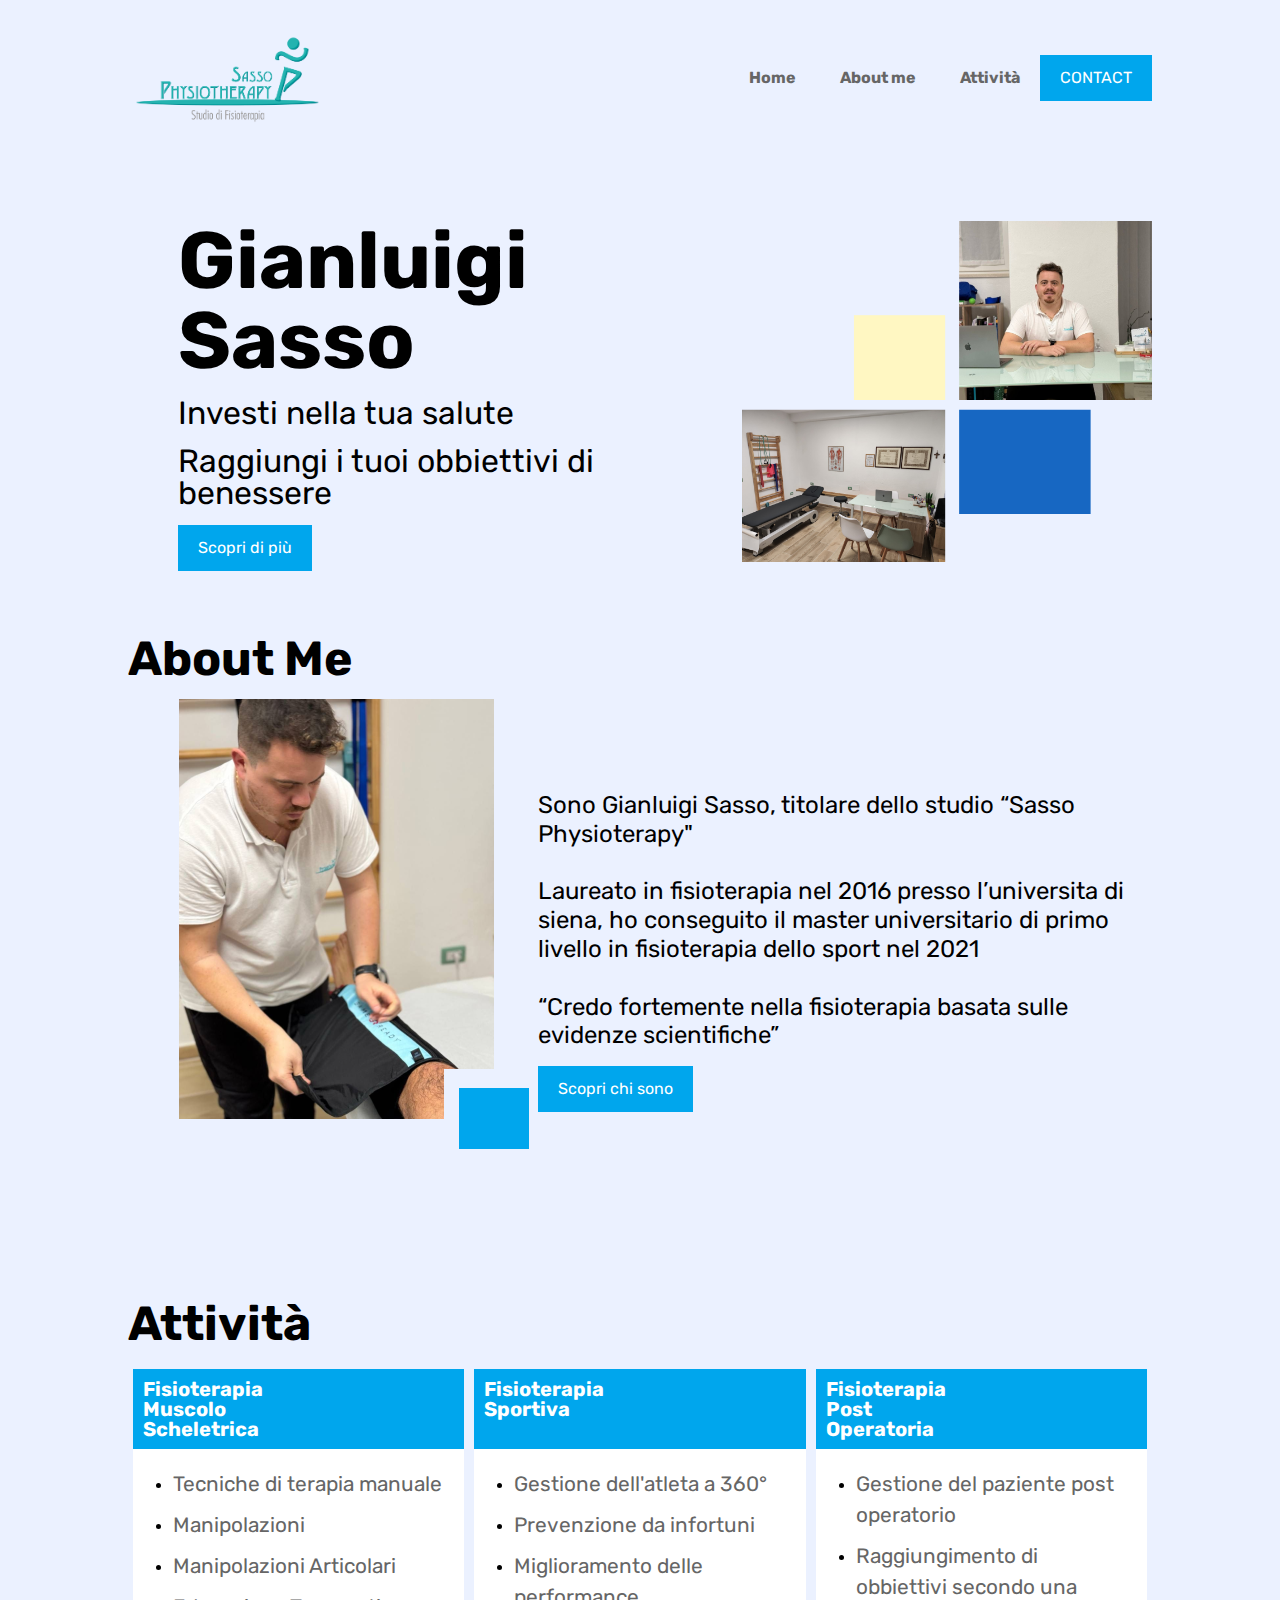
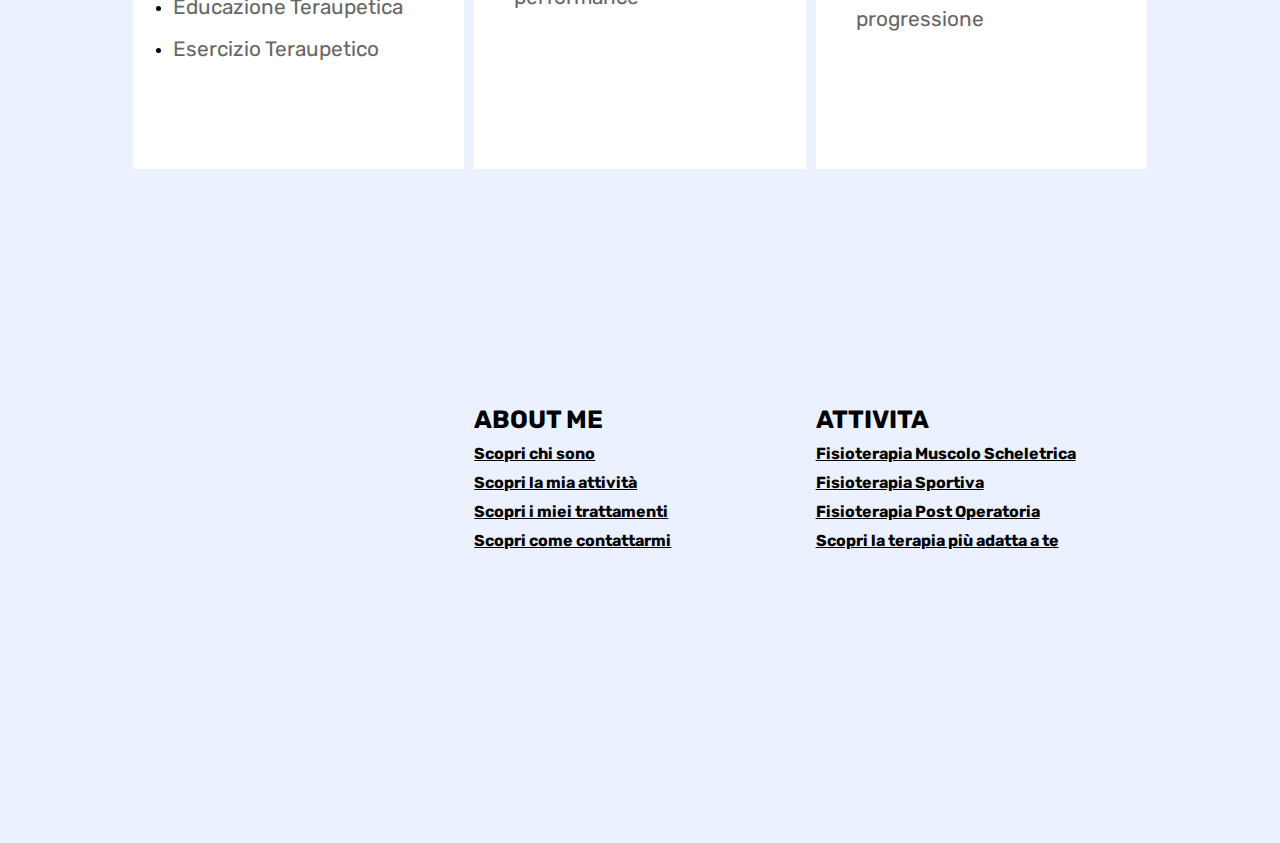
==== index.html @ 6406d380 "progetto giangi" ====
<!DOCTYPE html>
<html lang="en">
<head>
  <meta charset="UTF-8">
  <meta name="viewport" content="width=device-width, initial-scale=1.0">
  <meta http-equiv="X-UA-Compatible" content="ie=edge">
  
  <title>HOMEPAGE</title>
  <link href="https://fonts.googleapis.com/css2?family=Rubik:wght@400;700&display=swap" rel="stylesheet">
  <link rel="stylesheet" href="stili/style.css">
  <script src="script/app.js" defer></script>
  <script src="https://cdnjs.cloudflare.com/ajax/libs/gsap/3.12.5/gsap.min.js"></script>
  
  
</head>

<body>

  <div class="container">
 <header class="header">

  <img src="img/cropped-logo.png" alt="logo" class="logo">
  <nav class="menu">
      <ul>
        <li><a href="#">Home</a></li>
        <li><a href="./html/aboutme.html">About me</a></li>
        <li><a href="#">Attività</a></li>
      </ul>
  </nav>
        <a href="#" class="button">CONTACT</a>

        <div class="hamburger">
              <span></span>
              <span></span>
        </div>
</header>

 <div class="hero">
  <div class="hero__text">
      <h1>Gianluigi Sasso</h1>
      <p>Investi nella tua salute</p>
      <p>Raggiungi i tuoi obbiettivi di benessere</p>
      <a href="./html/aboutme.html" class="button">Scopri di più</a>
  </div>
     <div class="hero__image">
       <img src="img/gruppo 4.png" alt="Gianluigi Sasso" class="img-res">
     </div>
  </div>
    
  <h2 class="titoliSezioni">About Me</h2>
   <div class="grid reverse">
       <div class="col-40">
       
        <img src="img/aboutme.png" alt="">
       </div>
       <div class="col-60">
       
        <p>Sono Gianluigi Sasso, titolare dello studio “Sasso Physioterapy" <br> <br> Laureato in fisioterapia nel 2016 presso l’universita di siena, ho conseguito il master universitario di primo livello in fisioterapia dello sport nel 2021<br> <br>“Credo fortemente nella fisioterapia basata sulle evidenze scientifiche”</p>
        <a href="./html/aboutme.html"" class="button">Scopri chi sono</a>
    </div>

    </div>
    
    <h2 class="titoliSezioni">Attività</h2>
    <div class="grid">
      
         <div class="col-33">
              <div class="card">
                <div class="card__title">
                      <h3>Fisioterapia Muscolo Scheletrica</h3>
                </div>
                <div class="card__content">
                  <ul>
                   <li><a href="#">Tecniche di terapia manuale</a></li>
                   <li><a href="#">Manipolazioni</a></li>
                   <li><a href="#">Manipolazioni Articolari</a></li>
                   <li><a href="#">Educazione Teraupetica</a></li>
                   <li><a href="#">Esercizio Teraupetico</a></li>
                  </ul>
             
       </div>
                   
              </div>
         </div>
         <div class="col-33">
          <div class="card">
            <div class="card__title">
              <h3>Fisioterapia Sportiva</h3>
           </div>
           <div class="card__content">
            <ul>
             <li><a href="#">Gestione dell'atleta a 360° </a></li>
             <li><a href="#">Prevenzione da infortuni</a></li>
             <li><a href="#">Miglioramento delle performance</a></li>
            </ul>
       
 </div>
               
          </div>
     </div>
     <div class="col-33">
      <div class="card">
        <div class="card__title">
          <h3>Fisioterapia Post Operatoria</h3>
        </div>
          <div class="card__content">
               <ul>
                <li><a href="#">Gestione del paziente post operatorio</a></li>
                <li><a href="#">Raggiungimento di obbiettivi secondo una progressione</a></li>
               </ul>
          
    </div>
    </div>
    </div>
    </div>
  </div>

     <footer>
      <div class="grid">
        <div class="col-33">
          <iframe src="https://www.google.com/maps/embed?pb=!1m18!1m12!1m3!1d755.8130370066945!2d13.952662869596029!3d40.73447691442323!2m3!1f0!2f0!3f0!3m2!1i1024!2i768!4f13.1!3m3!1m2!1s0x49b17e20c5daa729%3A0x4ad3a66515c688f9!2sDr%20Gianluigi%20Sasso%20-%20Fisioterapista!5e0!3m2!1sit!2sit!4v1709025252282!5m2!1sit!2sit" max-width="100%"" height="400px" style="border:0;" allowfullscreen="" loading="lazy" referrerpolicy="no-referrer-when-downgrade"></iframe>
        </div>
          <div class="col-33 mt-1">
            <h4>ABOUT ME</h4>
             <ul>
              <li><a href="#">Scopri chi sono</a></li>
              <li><a href="#">Scopri la mia attività</a></li>
              <li><a href="#">Scopri i miei trattamenti</a></li>
              <li><a href="#">Scopri come contattarmi</a></li>
             </ul>
          </div>
          <div class="col-33 mt-1">
            <h4>ATTIVITA</h4>
            <ul>
              <li><a href="#">Fisioterapia Muscolo Scheletrica</a></li>
              <li><a href="#">Fisioterapia Sportiva</a></li>
              <li><a href="#">Fisioterapia Post Operatoria</a></li>
              <li><a href="#">Scopri la terapia più adatta a te</a></li>
             </ul>
           
          </div>  
          
       
      </div>
     </footer>

    


  


     

  <script src="https://widget.trustmary.com/ftjt9PT43"></script>
  <script>
  (function (w,d,s,o,r,js,fjs) {
    w[r]=w[r]||function() {(w[r].q = w[r].q || []).push(arguments)}
    w[r]('app', 'GBjXKIPW3S');
    if(d.getElementById(o)) return;
    js = d.createElement(s), fjs = d.getElementsByTagName(s)[0];
    js.id = o; js.src = 'https://embed.trustmary.com/embed.js';
    js.async = 1; fjs.parentNode.insertBefore(js, fjs);
  }
  (window, document, 'script', 'trustmary-embed', 'tmary'));
</script>
</body>
</html>
---- stili/style.css ----
/* Reset */ 
body, html{ font-family: 'Rubik', Arial, Helvetica, sans-serif; line-height: 1; font-size: 16px; box-sizing: border-box;margin: 0;padding: 0;}*,*:before,*:after{ box-sizing: border-box; }h1,h2,h3,h4,h5,h6, p, ol, ul{margin: 0 0 1rem 0;padding: 0;}ol,ul{padding-left: 20px;line-height: 1.5;}img{height: auto;}h1{font-size: 4rem;} h2{font-size: 3rem;} h3{font-size: 2rem;} h4{font-size: 1rem;} h5{font-size: 0.8rem;} h6{font-size: 0.6rem;}a{text-decoration:none}

body{background:#EBF1FF }



/*#region utilities*/

.img-res{height: auto;width: 100%;}
.grid{display: flex;padding: 0 10%;flex-wrap: wrap;margin-bottom: 10%;}
.col-25{width: 25%;padding: 10% 20px;}
.col-50{width: 50%;padding: 10% 20px;}
.col-40{width: 40%;}
.col-60{width: 60%;}
.col-33{width: 33.33%;padding: 10% 20px;}
.col-100{width: 100%;padding: 10% 20px;}
.mt-1{margin-top: 100px;}
.align-center{align-items: center;}
.bigFont{font-size:4rem}
.hamburger{display: none;}
.container{overflow: hidden;}
.titoliSezioni{padding-left: 10%;}


@media (max-width: 768px) {
    .col-25,
    .col-50,
    .col-40,
    .col-60,
    .col-33,
    .col-100{width: 100%;}
}

.button{
    
    background-color:#00A6ED;
    color: white;
    padding: 15px 20px;
    display:inline-block;
    border:none;
    
}
.button:hover{background-color:#37FF8B;}

.social ul{

    margin: 0;
    padding: 0px;
    list-style: none;
    
    
}

.social ul li{

    float: left;
    padding: 10px;
    font-size: 20px;

    
}

.social a{
    
    color: #EBF1FF;
    text-decoration: none;
    background-color: #00A6ED;
    padding: 13px;
    border-radius: 50px;
    transition: 1s;
}

.social a:hover{

    background-color: #37FF8B;
    transform: rotate(180deg);
}

/*#endregion utilities*/

/*#region Header*/
.header{

    display: flex;
    justify-content: space-between;
    align-items: center;
    padding: 30px 10% 30px 10%;
}

.logo{
    width: 200px;
    margin-right:auto;
    display: block;
    transition: all 0.5s cubic-bezier(.215, .61, .355, 1);;
    top: 0;
    left:0;
    
    

}

.menu ul{padding:0;margin: 0;}
.menu li{display: inline-block;}
.menu a{padding: 15px 20px;display: block;font-weight: bold;color:#666 ;}


/*#endregion Header*/

/*#region hero */

.hero{display: flex;padding:5% 10% ;}

.hero__text{width: 60%;padding:0px 50px;}
.hero__text h1{font-size: 5rem;}
.hero__text p{font-size:2rem}
.hero__image{width: 40%;opacity: 1;}

/*#endregion hero */

/*#region about me */

.col-60 p{font-size: 1.5rem;margin-top: 15%;line-height: 1.2;}
.col-40{padding-left: 5%;}

/*#endregion about me */

/*#region services*/
.card__title{padding: 10px;background-color: #00A6ED;color: #fff;height: 80px;}
.card__title h3{font-size:20px;width: 50%;}
.card__content{padding: 20px;}
.card__content li{margin-bottom: 10px;}
.card__content a{text-decoration: none; color:#666;font-size: 1.3rem;}
.card{

    background-color: #fff;
    height: 400px;
}

.col-33{padding: 5px;}

/*#endregion serviceses*/

/*#region footer*/

footer ul {

    list-style: none;
    margin: 0;
    padding: 0;
}

footer ul li{

    margin-bottom: 5px;
}

footer ul li a{
  
     color: #000;
     font-weight: bold;
     text-decoration: underline;

}

footer h4{

    font-size: 25px;
    margin-bottom: 10px;
    
}

/*#endregion footer*/



/*#region media786px*/

@media (max-width: 768px) {
  
      .header{padding-left:20px;padding-right:60px;position:relative;background: #fff;}
      .logo{width: 130px;}
      .menu{position: absolute;top: 105px;right:-100%;width:100%;height:100vh;background: #fff;transition: all 0.5s cubic-bezier(.215, .61, .355, 1);}
      .menu li{width: 100%; text-align: center;}
      .button{padding:10px 15px}
      .hero{flex-wrap: wrap;}
      .hero__text,
      .hero__image{width: 100%;margin-bottom: 40px;}
      .hero__text h1{font-size: 2rem;padding-top: 10%;}
      .hero__text p{font-size: 1.2rem;}
      .card{margin-bottom:25px;height:auto}
      .reverse{flex-direction: column-reverse;}
      .col-60{margin-bottom: 40px;}
      .col-60 p{margin-top: 0px;}
      .col-40{padding-left: 0%;}
      .col-40 img{max-width: 100%;}
      .hamburger{display: block; width: 30px;height: 25px;position: absolute;top: 55px;right: 20px;cursor: pointer;}
      .hamburger span{
          
        display: block;
        top: 8px;
        position: absolute;
        width: 30px;
        background: #000;
        height: 3px;
        cursor: pointer;

      }

      .hamburger :nth-child(1){margin-top: -7px;}
      .hamburger :nth-child(2){margin-top: 7px;}

      .open .menu{right:0}

      footer{text-align: center;}
      footer img{width: 100%;
      }
      

}

/*#endregion media768px*/
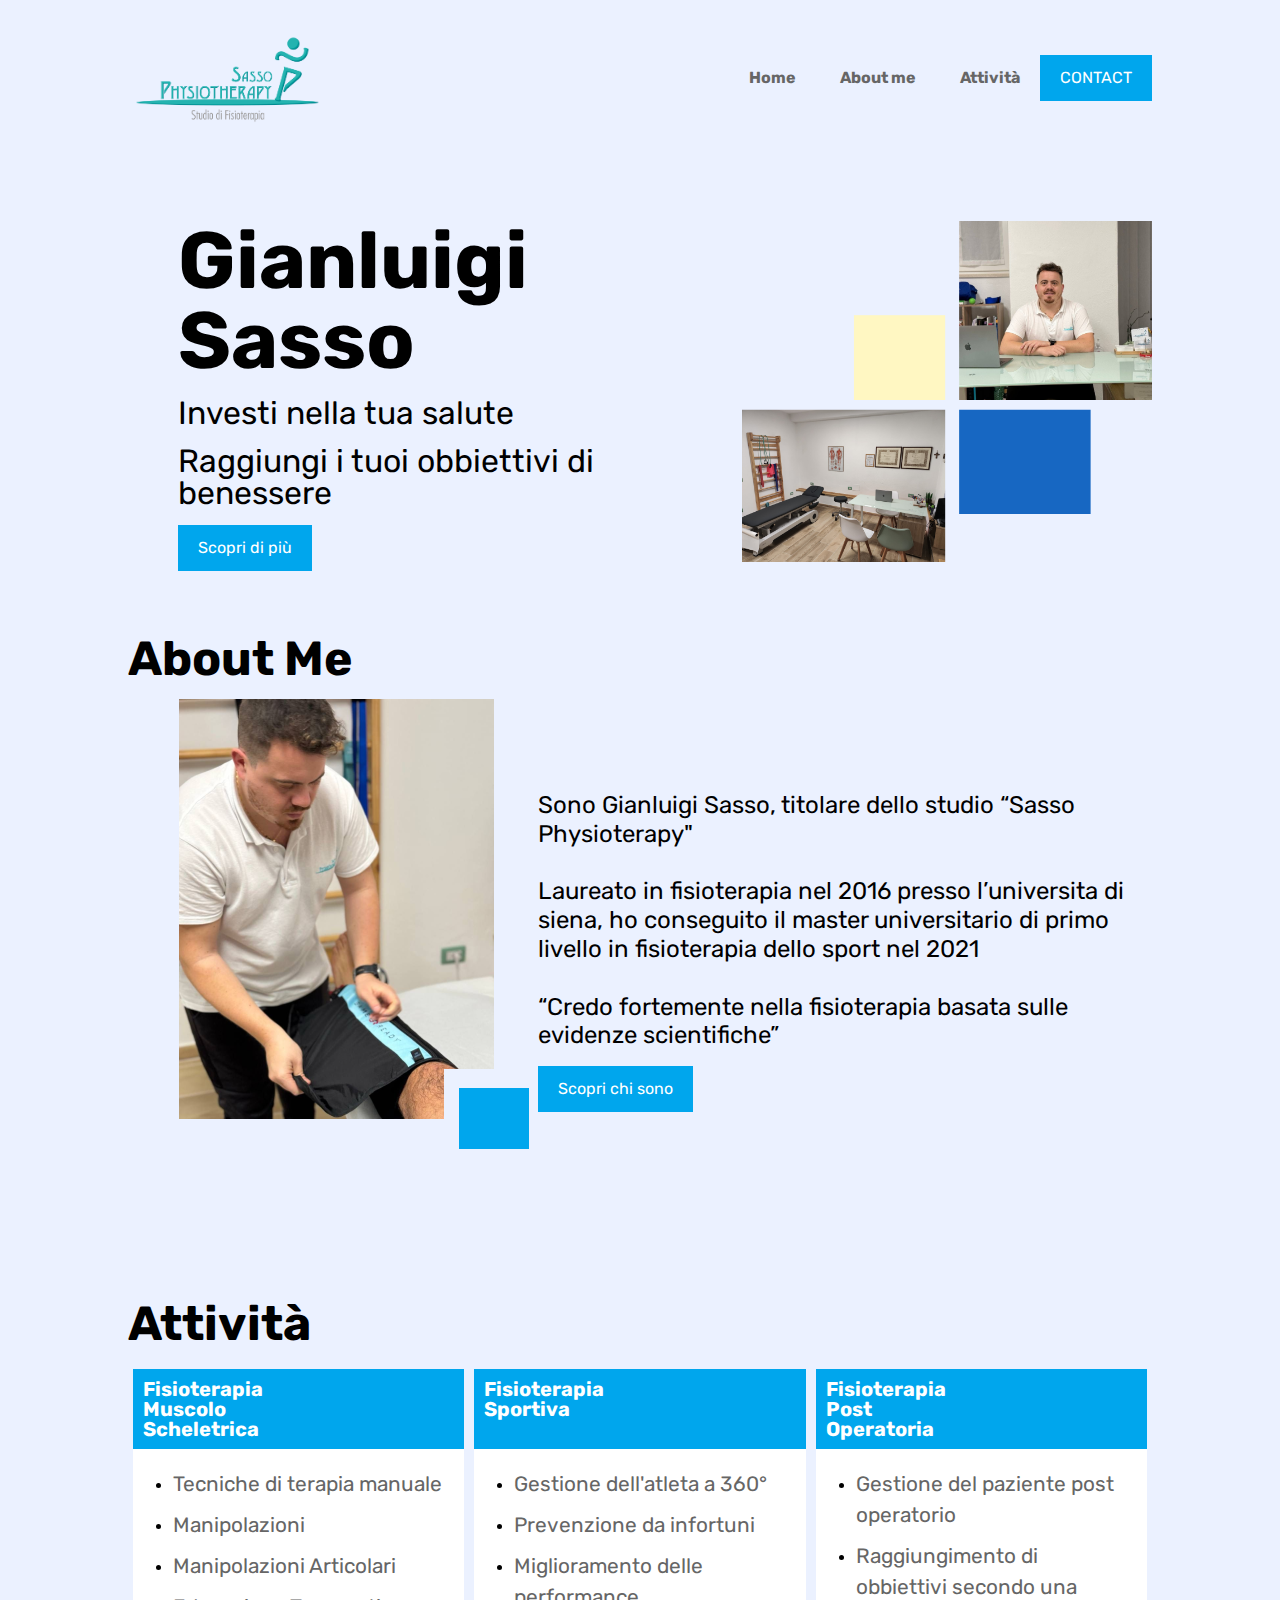
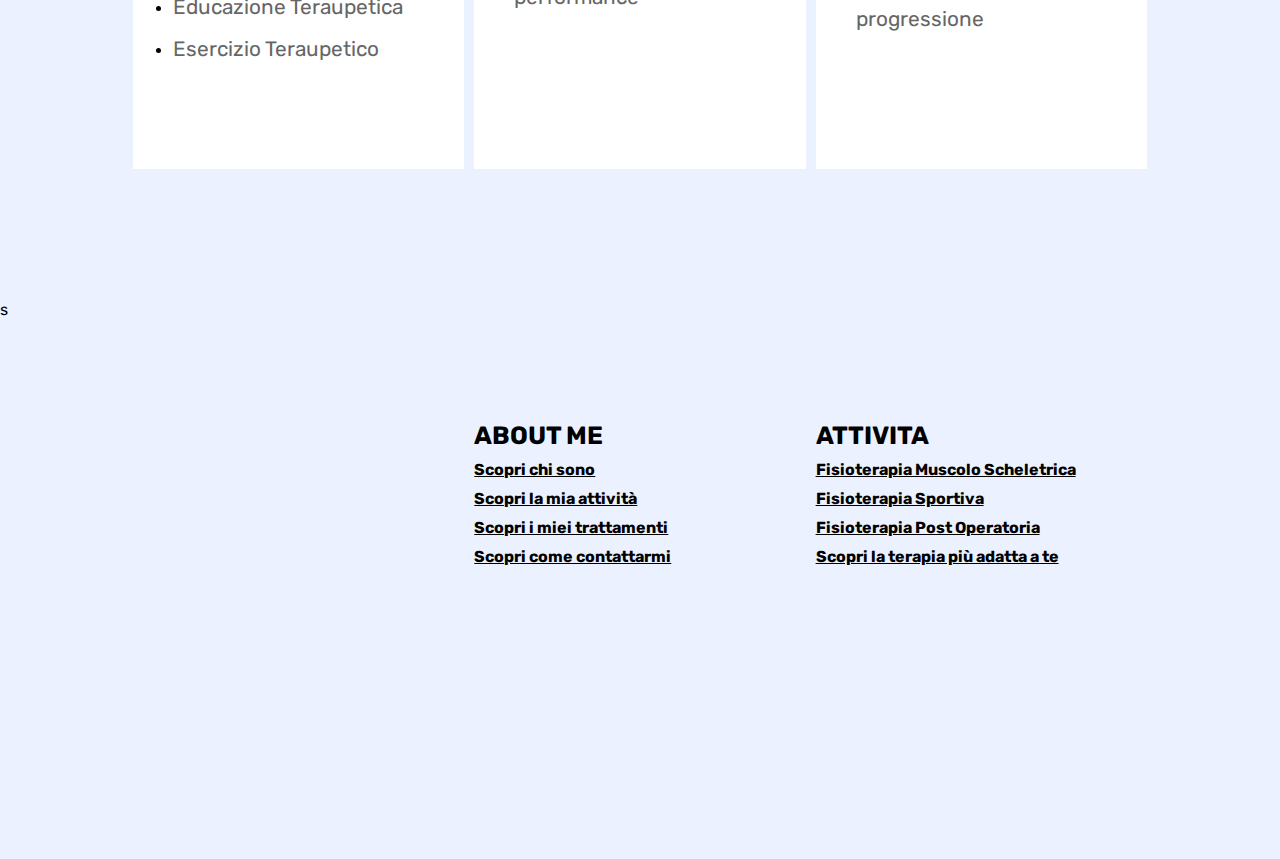
==== commit 8748c172: "modifica" ====
--- a/index.html
+++ b/index.html
@@ -115,6 +115,19 @@
     </div>
   </div>
 
+  <script src="https://widget.trustmary.com/ftjt9PT43"></script>
+  <script>
+  (function (w,d,s,o,r,js,fjs) {
+    w[r]=w[r]||function() {(w[r].q = w[r].q || []).push(arguments)}
+    w[r]('app', 'GBjXKIPW3S');
+    if(d.getElementById(o)) return;
+    js = d.createElement(s), fjs = d.getElementsByTagName(s)[0];
+    js.id = o; js.src = 'https://embed.trustmary.com/embed.js';
+    js.async = 1; fjs.parentNode.insertBefore(js, fjs);
+  }
+  (window, document, 'script', 'trustmary-embed', 'tmary'));
+</script>s
+
      <footer>
       <div class="grid">
         <div class="col-33">
@@ -152,17 +165,6 @@
 
      
 
-  <script src="https://widget.trustmary.com/ftjt9PT43"></script>
-  <script>
-  (function (w,d,s,o,r,js,fjs) {
-    w[r]=w[r]||function() {(w[r].q = w[r].q || []).push(arguments)}
-    w[r]('app', 'GBjXKIPW3S');
-    if(d.getElementById(o)) return;
-    js = d.createElement(s), fjs = d.getElementsByTagName(s)[0];
-    js.id = o; js.src = 'https://embed.trustmary.com/embed.js';
-    js.async = 1; fjs.parentNode.insertBefore(js, fjs);
-  }
-  (window, document, 'script', 'trustmary-embed', 'tmary'));
-</script>
+
 </body>
 </html>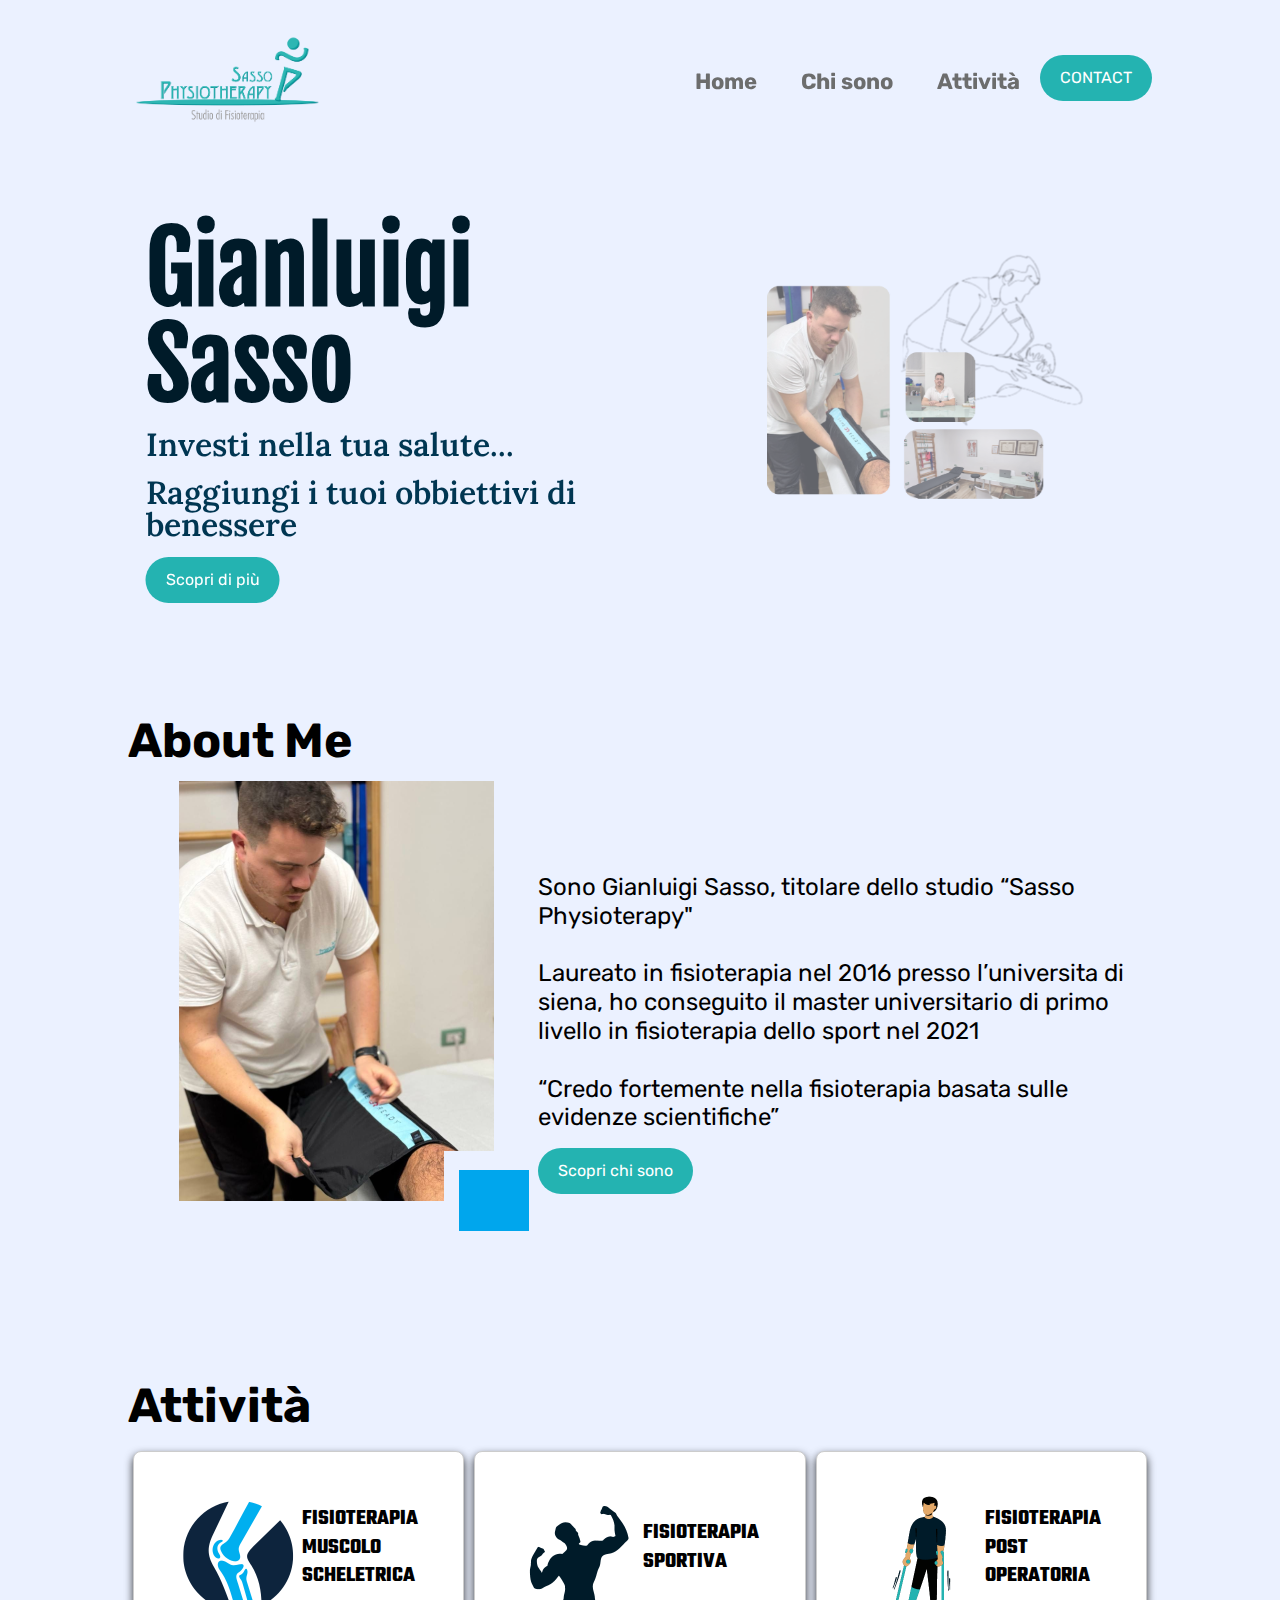
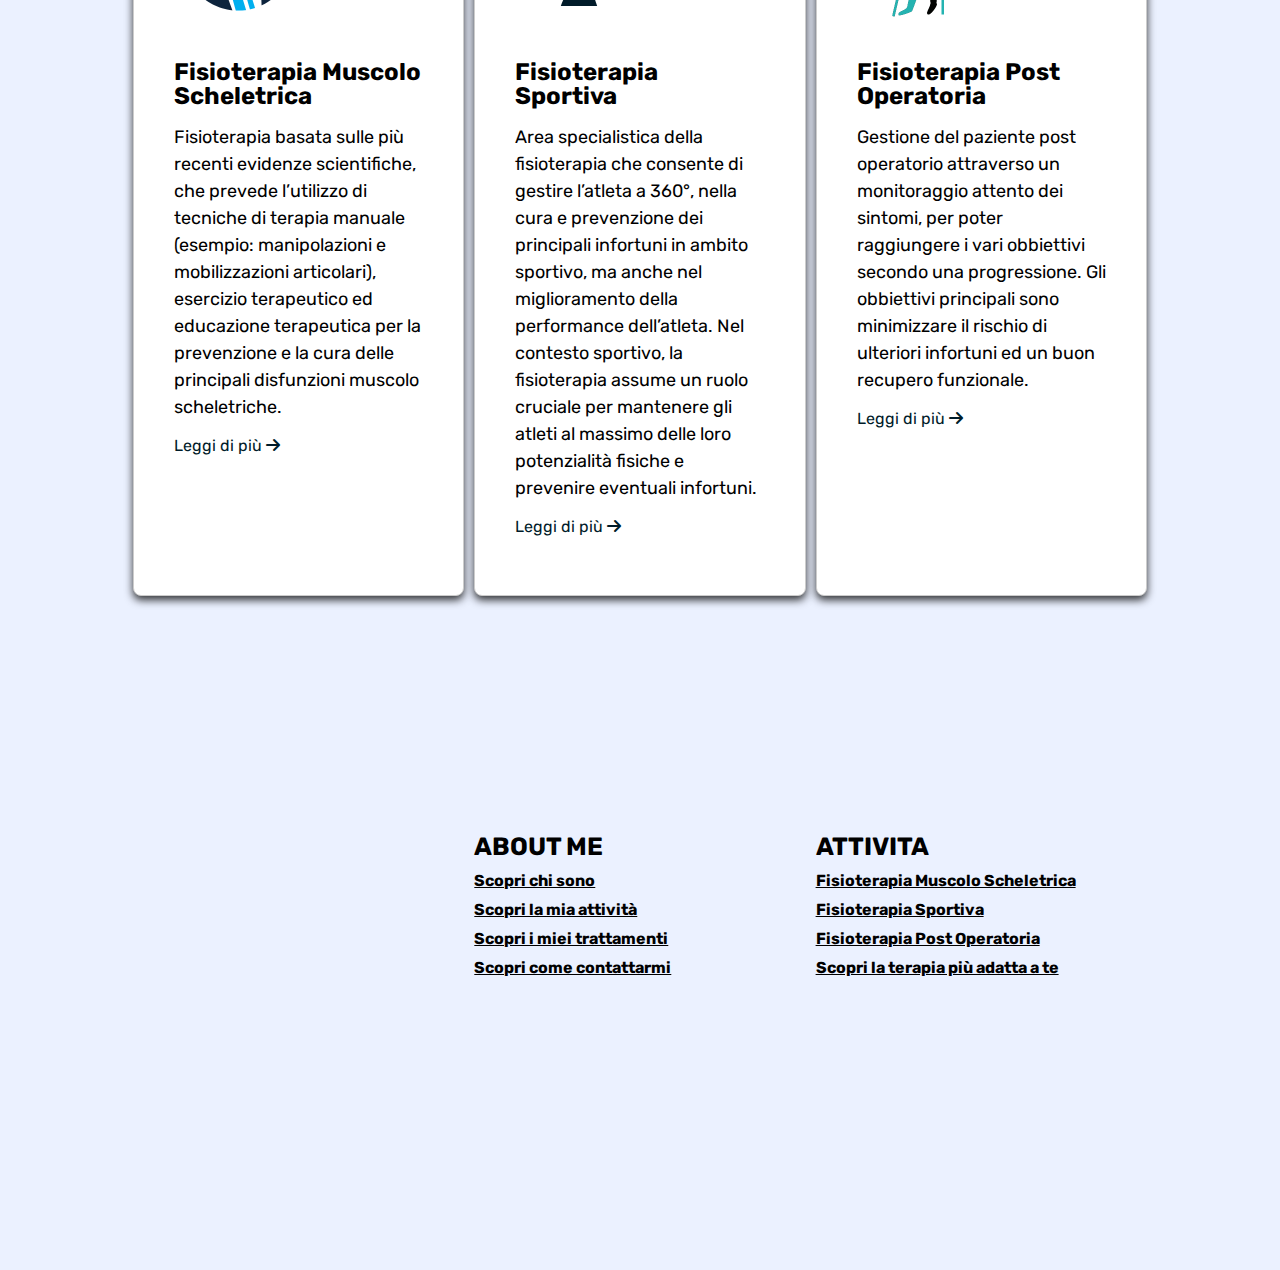
==== commit 4b0aa3b6: "modifica" ====
--- a/index.html
+++ b/index.html
@@ -10,20 +10,26 @@
   <link rel="stylesheet" href="stili/style.css">
   <script src="script/app.js" defer></script>
   <script src="https://cdnjs.cloudflare.com/ajax/libs/gsap/3.12.5/gsap.min.js"></script>
+  <link rel="preconnect" href="https://fonts.googleapis.com">
+  <link rel="preconnect" href="https://fonts.gstatic.com" crossorigin>
+  <link href="https://fonts.googleapis.com/css2?family=Fjalla+One&display=swap" rel="stylesheet"> 
+  <link href="https://fonts.googleapis.com/css2?family=Lora:ital,wght@0,400..700;1,400..700&display=swap" rel="stylesheet">
+  <link href="https://fonts.googleapis.com/css2?family=Teko:wght@300..700&display=swap" rel="stylesheet">
+  <link href="https://cdnjs.cloudflare.com/ajax/libs/font-awesome/6.5.1/css/all.min.css" rel="stylesheet">
   
   
 </head>
 
 <body>
-
-  <div class="container">
- <header class="header">
+  <header class="header">
+ 
+ 
 
   <img src="img/cropped-logo.png" alt="logo" class="logo">
   <nav class="menu">
       <ul>
         <li><a href="#">Home</a></li>
-        <li><a href="./html/aboutme.html">About me</a></li>
+        <li><a href="./html/aboutme.html">Chi sono</a></li>
         <li><a href="#">Attività</a></li>
       </ul>
   </nav>
@@ -34,16 +40,16 @@
               <span></span>
         </div>
 </header>
-
+<div class="container">
  <div class="hero">
   <div class="hero__text">
       <h1>Gianluigi Sasso</h1>
-      <p>Investi nella tua salute</p>
+      <p>Investi nella tua salute...</p>
       <p>Raggiungi i tuoi obbiettivi di benessere</p>
       <a href="./html/aboutme.html" class="button">Scopri di più</a>
   </div>
      <div class="hero__image">
-       <img src="img/gruppo 4.png" alt="Gianluigi Sasso" class="img-res">
+       <img src="img/Group 483319.png" alt="Gianluigi Sasso" class="img-res">
      </div>
   </div>
     
@@ -67,16 +73,14 @@
          <div class="col-33">
               <div class="card">
                 <div class="card__title">
-                      <h3>Fisioterapia Muscolo Scheletrica</h3>
-                </div>
+                <img src="./img/fisio.png" alt="">
+                <h2>FISIOTERAPIA MUSCOLO SCHELETRICA</h2>
+              </div>
                 <div class="card__content">
-                  <ul>
-                   <li><a href="#">Tecniche di terapia manuale</a></li>
-                   <li><a href="#">Manipolazioni</a></li>
-                   <li><a href="#">Manipolazioni Articolari</a></li>
-                   <li><a href="#">Educazione Teraupetica</a></li>
-                   <li><a href="#">Esercizio Teraupetico</a></li>
-                  </ul>
+                  <h3>Fisioterapia Muscolo Scheletrica</h3>
+                  <p>Fisioterapia basata sulle più recenti evidenze scientifiche, che prevede l’utilizzo di tecniche di terapia manuale (esempio: manipolazioni e mobilizzazioni articolari), esercizio terapeutico ed educazione terapeutica per la prevenzione e la cura delle principali disfunzioni muscolo scheletriche.</p>
+                  <a href="#">Leggi di più <i class="fa-solid fa-arrow-right"></i></a>
+                  
              
        </div>
                    
@@ -85,33 +89,37 @@
          <div class="col-33">
           <div class="card">
             <div class="card__title">
+            <img src="./img/sportivo.png" alt="">
+            <h2>FISIOTERAPIA SPORTIVA</h2>
+          </div>
+            <div class="card__content">
               <h3>Fisioterapia Sportiva</h3>
-           </div>
-           <div class="card__content">
-            <ul>
-             <li><a href="#">Gestione dell'atleta a 360° </a></li>
-             <li><a href="#">Prevenzione da infortuni</a></li>
-             <li><a href="#">Miglioramento delle performance</a></li>
-            </ul>
-       
- </div>
-               
-          </div>
-     </div>
-     <div class="col-33">
-      <div class="card">
-        <div class="card__title">
-          <h3>Fisioterapia Post Operatoria</h3>
-        </div>
-          <div class="card__content">
-               <ul>
-                <li><a href="#">Gestione del paziente post operatorio</a></li>
-                <li><a href="#">Raggiungimento di obbiettivi secondo una progressione</a></li>
-               </ul>
-          
+              <p>Area specialistica della fisioterapia che consente di gestire l’atleta a 360°, nella cura e prevenzione dei principali infortuni in ambito sportivo, ma anche nel miglioramento della performance dell’atleta.
+                Nel contesto sportivo, la fisioterapia assume un ruolo cruciale per mantenere gli atleti al massimo delle loro potenzialità fisiche e prevenire eventuali infortuni.
+              </p>
+              <a href="#">Leggi di più <i class="fa-solid fa-arrow-right"></i></a>
+              
+         
+   </div>
+   </div>
+   </div>
+   <div class="col-33">
+    <div class="card">
+      <div class="card__title">
+      <img src="./img/post-operation.png" alt="">
+      <h2>FISIOTERAPIA POST OPERATORIA</h2>
     </div>
-    </div>
-    </div>
+      <div class="card__content">
+        <h3>Fisioterapia Post Operatoria</h3>
+        <p>Gestione del paziente post operatorio attraverso un monitoraggio attento dei sintomi, per poter raggiungere i vari obbiettivi secondo una progressione.
+          Gli obbiettivi principali sono minimizzare il rischio di ulteriori infortuni ed un buon recupero funzionale.
+        </p>
+        <a href="#">Leggi di più <i class="fa-solid fa-arrow-right"></i></a>
+        
+   
+</div>
+</div>
+</div>
     </div>
   </div>
 
@@ -126,7 +134,7 @@
     js.async = 1; fjs.parentNode.insertBefore(js, fjs);
   }
   (window, document, 'script', 'trustmary-embed', 'tmary'));
-</script>s
+</script>
 
      <footer>
       <div class="grid">
--- a/stili/style.css
+++ b/stili/style.css
@@ -3,13 +3,35 @@
 
 body{background:#EBF1FF }
 
-
+.fjalla-one-regular {
+    font-family: "Fjalla One", sans-serif;
+    font-weight: 400;
+    font-style: normal;
+  }
+
+
+
+.lora-uniquifier {
+  font-family: "Lora", serif;
+  font-optical-sizing: auto;
+  font-weight: weight;
+  font-style: normal;
+}
+
+.teko-uniquifier {
+    font-family: "Teko", sans-serif;
+    font-optical-sizing: auto;
+    font-weight: weight;
+    font-style: normal;
+  }
+  
 
 /*#region utilities*/
 
 .img-res{height: auto;width: 100%;}
 .grid{display: flex;padding: 0 10%;flex-wrap: wrap;margin-bottom: 10%;}
 .col-25{width: 25%;padding: 10% 20px;}
+.col-75{width: 75%;padding: 10% 20px;}
 .col-50{width: 50%;padding: 10% 20px;}
 .col-40{width: 40%;}
 .col-60{width: 60%;}
@@ -21,6 +43,9 @@
 .hamburger{display: none;}
 .container{overflow: hidden;}
 .titoliSezioni{padding-left: 10%;}
+.scrolled-down .hero{opacity: 0;}
+
+
 
 
 @media (max-width: 768px) {
@@ -34,14 +59,16 @@
 
 .button{
     
-    background-color:#00A6ED;
-    color: white;
+    background-color:#24B3B1;
+    color: #fff;
+    
     padding: 15px 20px;
     display:inline-block;
     border:none;
-    
-}
-.button:hover{background-color:#37FF8B;}
+    border-radius: 50px;
+    
+}
+.button:hover{background-color:#001B29;color: white;}
 
 .social ul{
 
@@ -86,6 +113,7 @@
     justify-content: space-between;
     align-items: center;
     padding: 30px 10% 30px 10%;
+   
 }
 
 .logo{
@@ -95,6 +123,7 @@
     transition: all 0.5s cubic-bezier(.215, .61, .355, 1);;
     top: 0;
     left:0;
+    opacity: 0;
     
     
 
@@ -102,18 +131,18 @@
 
 .menu ul{padding:0;margin: 0;}
 .menu li{display: inline-block;}
-.menu a{padding: 15px 20px;display: block;font-weight: bold;color:#666 ;}
+.menu a{padding: 15px 20px;display: block;font-weight: bold;color:#666 ; font-size:22px}
 
 
 /*#endregion Header*/
 
 /*#region hero */
 
-.hero{display: flex;padding:5% 10% ;}
+.hero{display: flex;padding:5% 10% ;margin-bottom: 50px;transition: all 1s cubic-bezier(.215, .61, .355, 1);}
 
 .hero__text{width: 60%;padding:0px 50px;}
-.hero__text h1{font-size: 5rem;}
-.hero__text p{font-size:2rem}
+.hero__text h1{font-size: 6rem;font-family: "Fjalla One"; color: #001B29;}
+.hero__text p{font-size:2rem;font-family: "Lora";font-weight: 600;color: #003652;}
 .hero__image{width: 40%;opacity: 1;}
 
 /*#endregion hero */
@@ -126,17 +155,30 @@
 /*#endregion about me */
 
 /*#region services*/
-.card__title{padding: 10px;background-color: #00A6ED;color: #fff;height: 80px;}
-.card__title h3{font-size:20px;width: 50%;}
-.card__content{padding: 20px;}
-.card__content li{margin-bottom: 10px;}
-.card__content a{text-decoration: none; color:#666;font-size: 1.3rem;}
-.card{
-
+
+.card__title{padding: 20px;display: flex;align-items: center;}
+.card__title h2{font-size: 22px;font-family: "Teko";line-height: 1.3;}
+.card__content{padding: 20px;font-family: "Rubik";}
+.card__content h3{font-size: 24px;}
+.card__content p{line-height: 1.5;font-size: 18px;}
+.card__content a{color: #001B29;}
+
+.card {
+    display: flex;
+    flex-direction: column;
+    height: 100%; /* Questo fa sì che tutte le card abbiano la stessa altezza */
+    border: 1px solid #ccc;
+    border-radius: 8px;
+    padding: 20px;
+    margin-bottom: 20px;
+    box-shadow: 0 4px 8px rgba(0, 0, 0, 0.8);
     background-color: #fff;
-    height: 400px;
-}
-
+    transition: all 1s cubic-bezier(.215, .61, .355, 1);
+}
+
+.card:hover{
+    transform: scale(1.2);
+}
 .col-33{padding: 5px;}
 
 /*#endregion serviceses*/
@@ -177,17 +219,20 @@
 /*#region media786px*/
 
 @media (max-width: 768px) {
-  
-      .header{padding-left:20px;padding-right:60px;position:relative;background: #fff;}
+      
+      
+      .header{padding-left:20px;padding-right:60px;position:relative;}
       .logo{width: 130px;}
       .menu{position: absolute;top: 105px;right:-100%;width:100%;height:100vh;background: #fff;transition: all 0.5s cubic-bezier(.215, .61, .355, 1);}
       .menu li{width: 100%; text-align: center;}
       .button{padding:10px 15px}
       .hero{flex-wrap: wrap;}
       .hero__text,
-      .hero__image{width: 100%;margin-bottom: 40px;}
-      .hero__text h1{font-size: 2rem;padding-top: 10%;}
-      .hero__text p{font-size: 1.2rem;}
+      .hero__image{width: 100%;margin-bottom: 40px;text-align: center;}
+      .hero__text h1{font-size: 4rem;padding-top: 10%;}
+      .hero__text p{font-size: 1.8rem;}
+      .hero__text{margin-bottom: 30px; }
+      .hero__image img{display: block;margin-left: 40px;}
       .card{margin-bottom:25px;height:auto}
       .reverse{flex-direction: column-reverse;}
       .col-60{margin-bottom: 40px;}
@@ -210,7 +255,7 @@
       .hamburger :nth-child(1){margin-top: -7px;}
       .hamburger :nth-child(2){margin-top: 7px;}
 
-      .open .menu{right:0}
+      .open .menu{right:0;z-index: 100;}
 
       footer{text-align: center;}
       footer img{width: 100%;
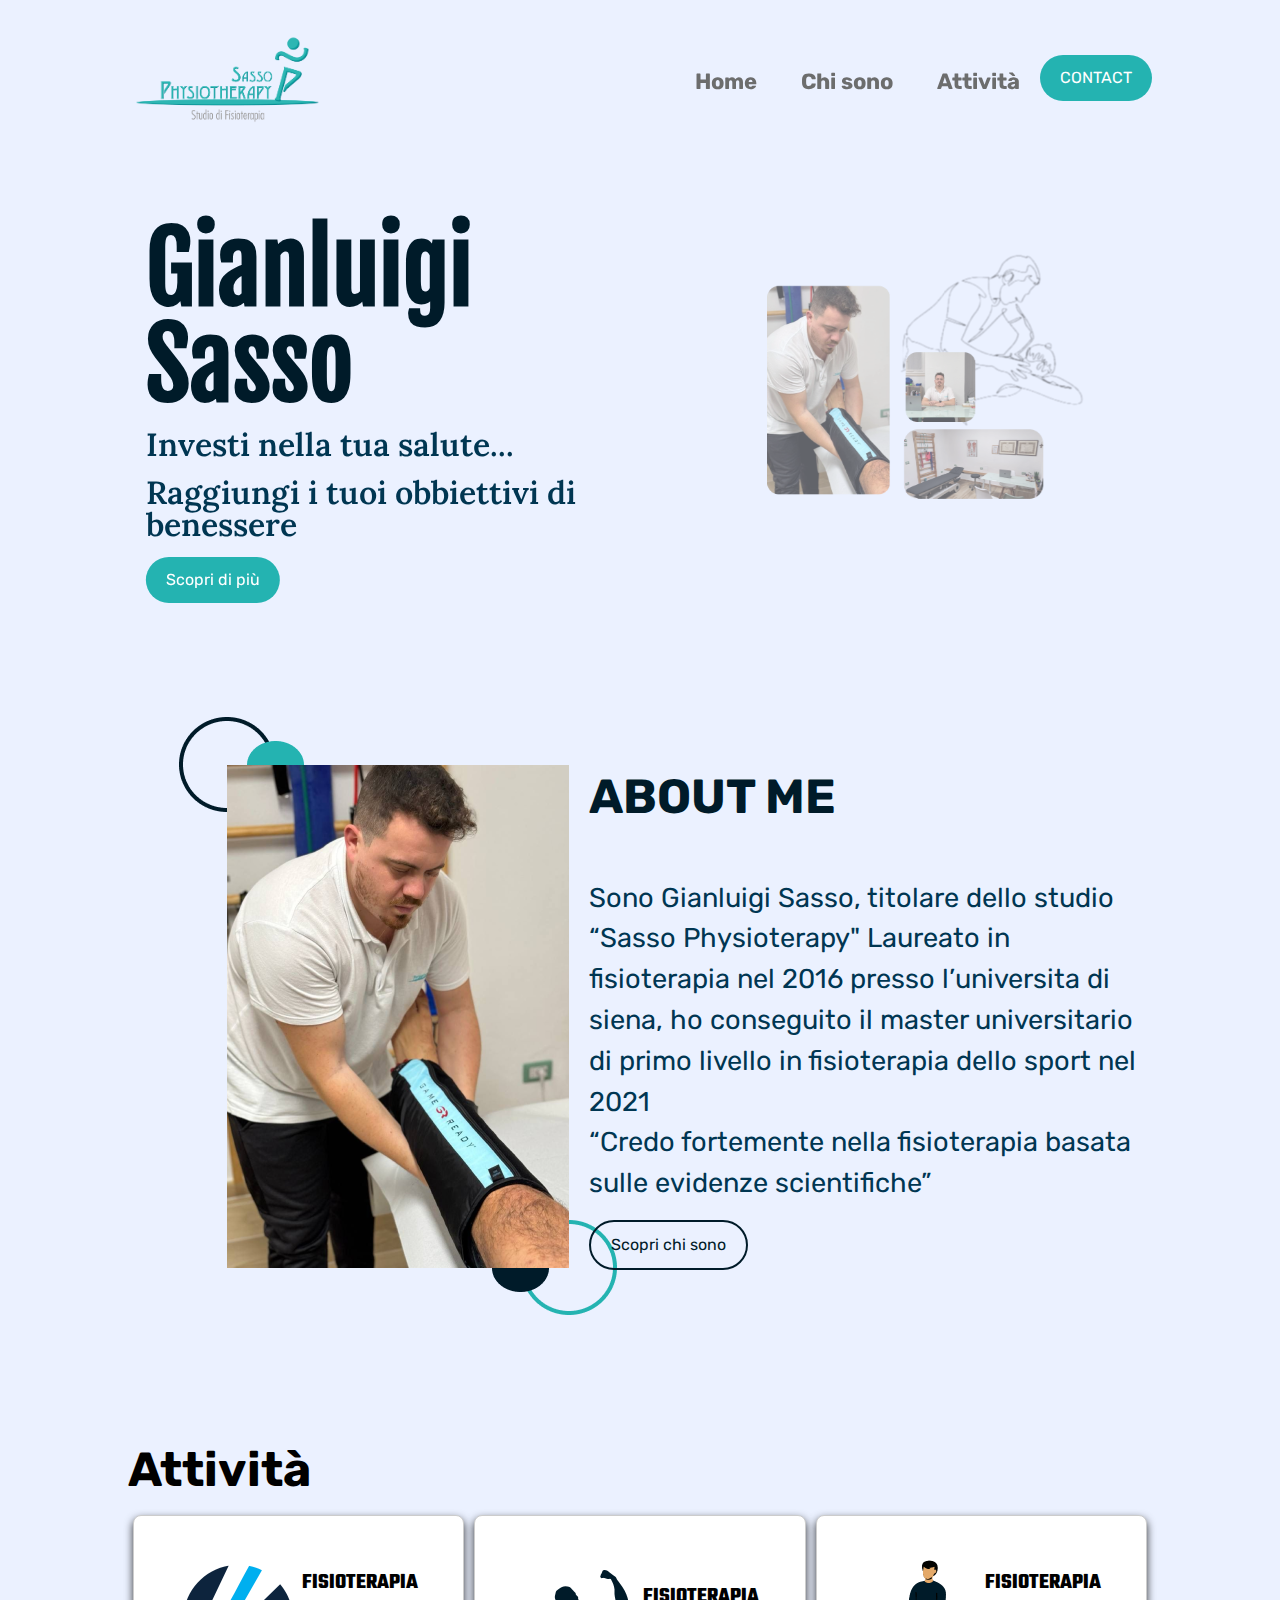
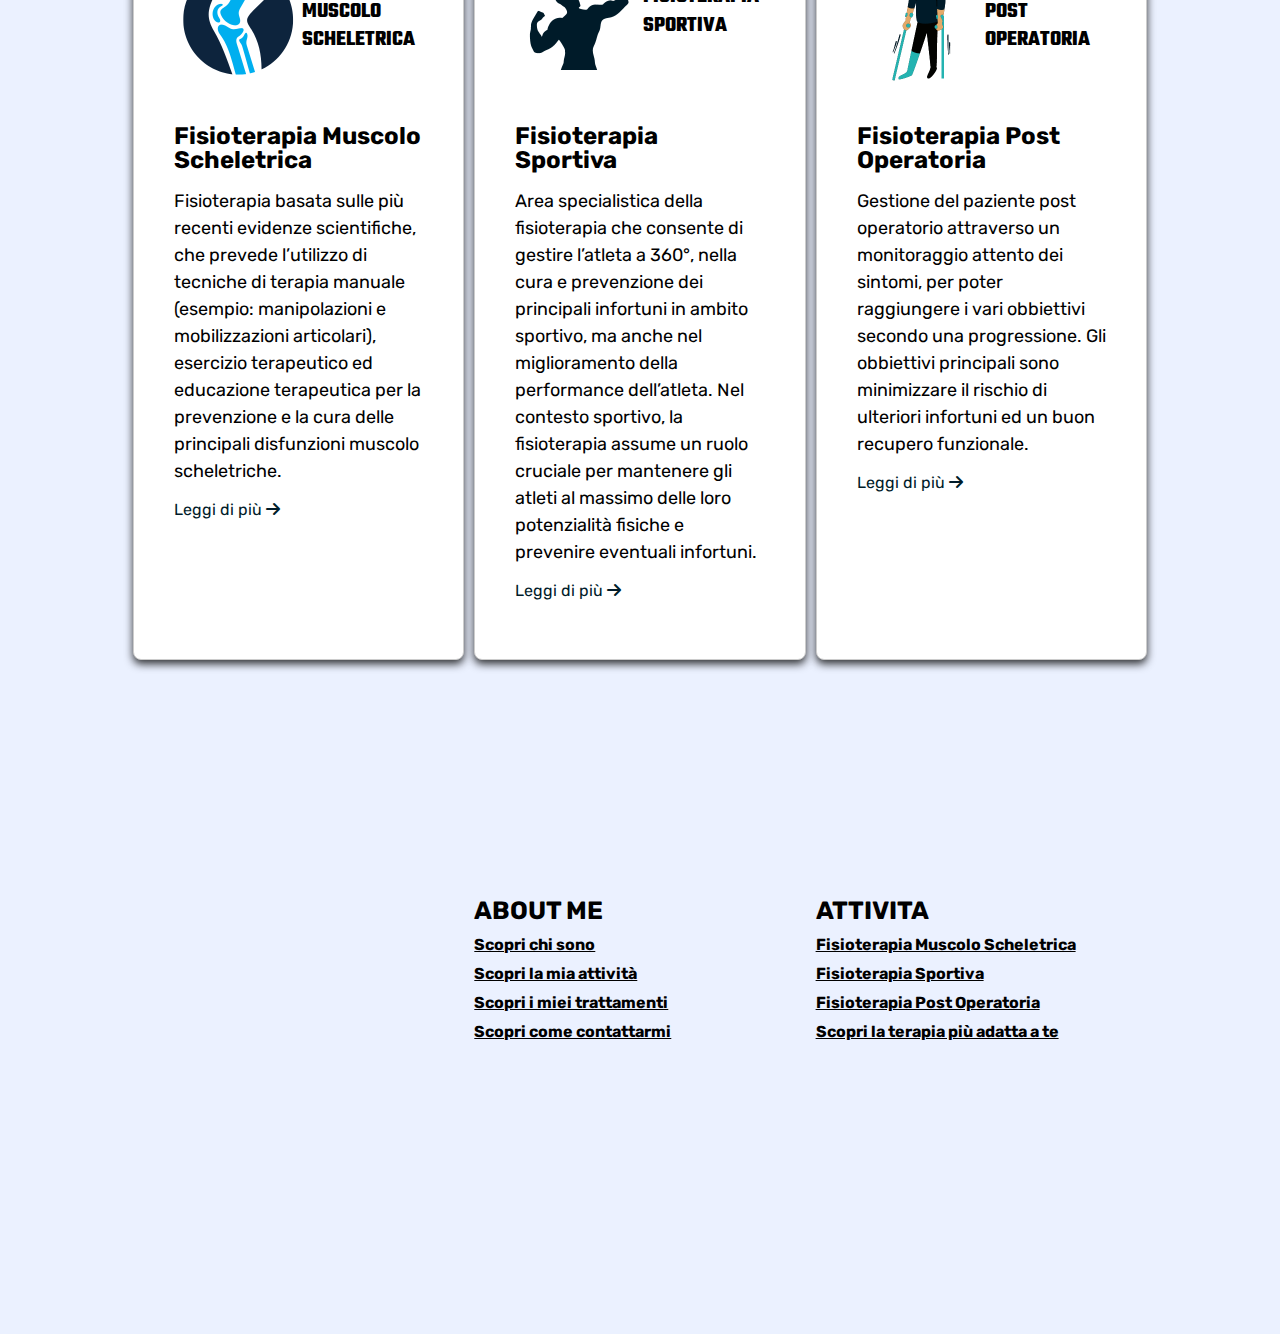
==== commit b7f56bd2: "modifica" ====
--- a/index.html
+++ b/index.html
@@ -53,16 +53,17 @@
      </div>
   </div>
     
-  <h2 class="titoliSezioni">About Me</h2>
+  <!--<h2 class="titoliSezioni">About Me</h2>-->
    <div class="grid reverse">
        <div class="col-40">
        
-        <img src="img/aboutme.png" alt="">
+        <img src="img/Group 483320.png" alt="">
        </div>
        <div class="col-60">
-       
-        <p>Sono Gianluigi Sasso, titolare dello studio “Sasso Physioterapy" <br> <br> Laureato in fisioterapia nel 2016 presso l’universita di siena, ho conseguito il master universitario di primo livello in fisioterapia dello sport nel 2021<br> <br>“Credo fortemente nella fisioterapia basata sulle evidenze scientifiche”</p>
-        <a href="./html/aboutme.html"" class="button">Scopri chi sono</a>
+        <h2>ABOUT ME</h2>
+        <p>Sono Gianluigi Sasso, titolare dello studio “Sasso Physioterapy"  Laureato in fisioterapia nel 2016 presso l’universita di siena, ho conseguito il master universitario di primo livello in fisioterapia dello sport nel 2021 <br>
+        “Credo fortemente nella fisioterapia basata sulle evidenze scientifiche”</p>
+        <a href="./html/aboutme.html" class="buttonAbout">Scopri chi sono</a>
     </div>
 
     </div>
--- a/stili/style.css
+++ b/stili/style.css
@@ -70,6 +70,18 @@
 }
 .button:hover{background-color:#001B29;color: white;}
 
+.buttonAbout{
+    
+    
+    color: #001B29;
+    
+    padding: 15px 20px;
+    display:inline-block;
+    border:2px solid #001B29;
+    border-radius: 50px;
+    
+}
+.buttonAbout:hover{background-color:#001B29;color: white;}
 .social ul{
 
     margin: 0;
@@ -149,7 +161,9 @@
 
 /*#region about me */
 
-.col-60 p{font-size: 1.5rem;margin-top: 15%;line-height: 1.2;}
+.col-60 h2{margin-top: 10%;color: #001B29;}
+.col-60 p{font-size: 1.7rem;line-height: 1.5;margin-top: 10%;max-width: 700px;font-family: "Rubik";color: #003652;}
+.col-60{padding-left: 5%;}
 .col-40{padding-left: 5%;}
 
 /*#endregion about me */
